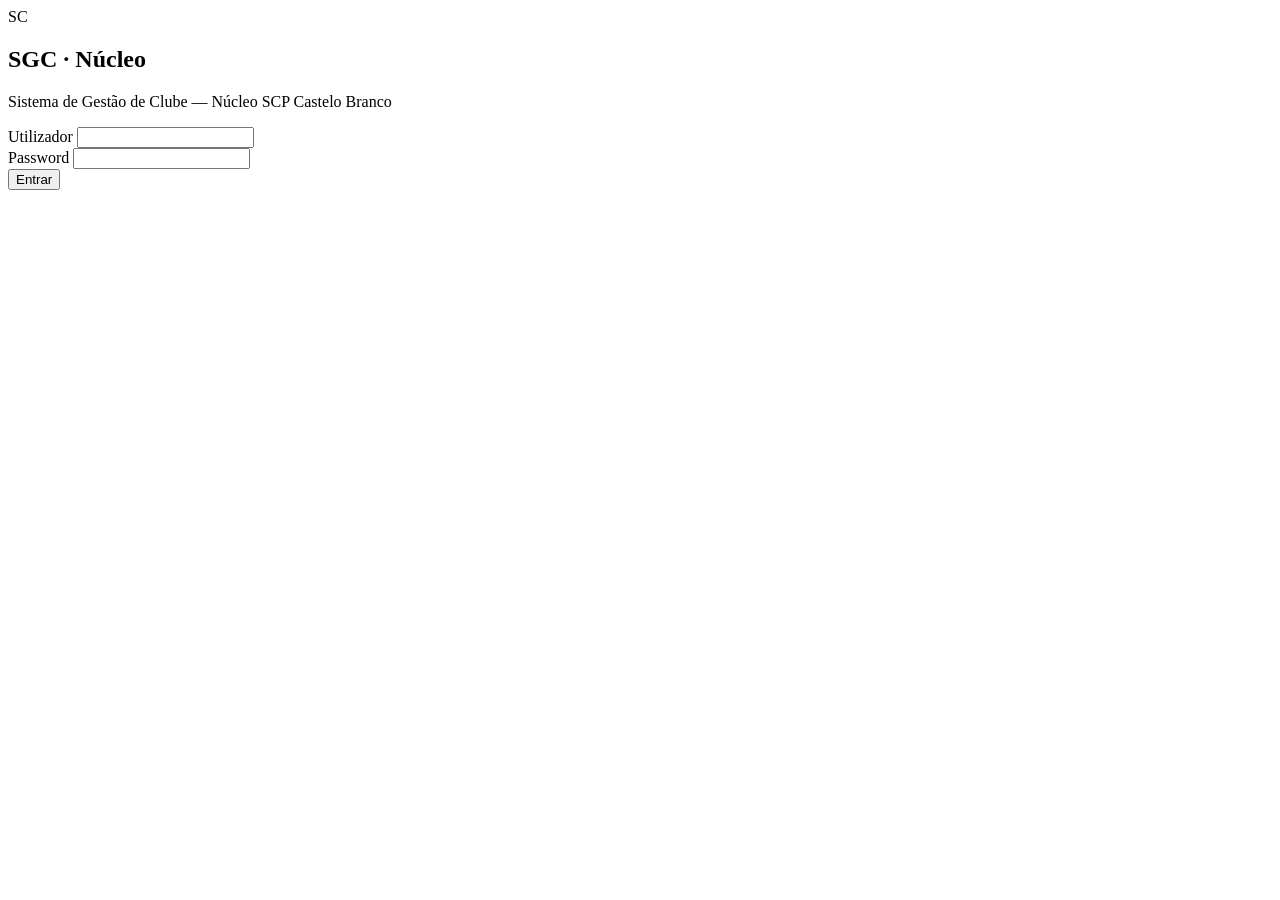
==== index.html @ adb9f7ef "Add files via upload" ====
<!DOCTYPE html>
<html lang="pt">
<head>
<meta charset="UTF-8">
<meta name="viewport" content="width=device-width, initial-scale=1.0">
<title>SGC · Login</title>
<link rel="preconnect" href="https://fonts.googleapis.com">
<link href="https://fonts.googleapis.com/css2?family=Poppins:wght@700;800&family=Manrope:wght@500;600;700;800&display=swap" rel="stylesheet">
<link rel="stylesheet" href="css/style.css">
</head>
<body>
  <div class="login-wrap">
    <div class="blob blob-1"></div>
    <div class="blob blob-2"></div>
    <div class="login-card">
      <div class="login-badge">SC</div>
      <h2>SGC · Núcleo</h2>
      <p class="subtitle">Sistema de Gestão de Clube — Núcleo SCP Castelo Branco</p>
      <form id="loginForm">
        <div class="field">
          <label for="username">Utilizador</label>
          <input type="text" id="username" autocomplete="username" required>
        </div>
        <div class="field">
          <label for="password">Password</label>
          <input type="password" id="password" autocomplete="current-password" required>
        </div>
        <button class="btn btn-block" type="submit">Entrar</button>
        <div class="error-msg" id="errorMsg"></div>
      </form>
    </div>
  </div>

  <script src="js/auth.js"></script>
  <script>
    if (getCurrentUser()) window.location.href = "dashboard.html";

    document.getElementById("loginForm").addEventListener("submit", async (e) => {
      e.preventDefault();
      const username = document.getElementById("username").value.trim();
      const password = document.getElementById("password").value;
      const errorEl = document.getElementById("errorMsg");
      errorEl.textContent = "";
      const res = await login(username, password);
      if (res.ok) {
        window.location.href = "dashboard.html";
      } else {
        errorEl.textContent = res.error;
      }
    });
  </script>
</body>
</html>
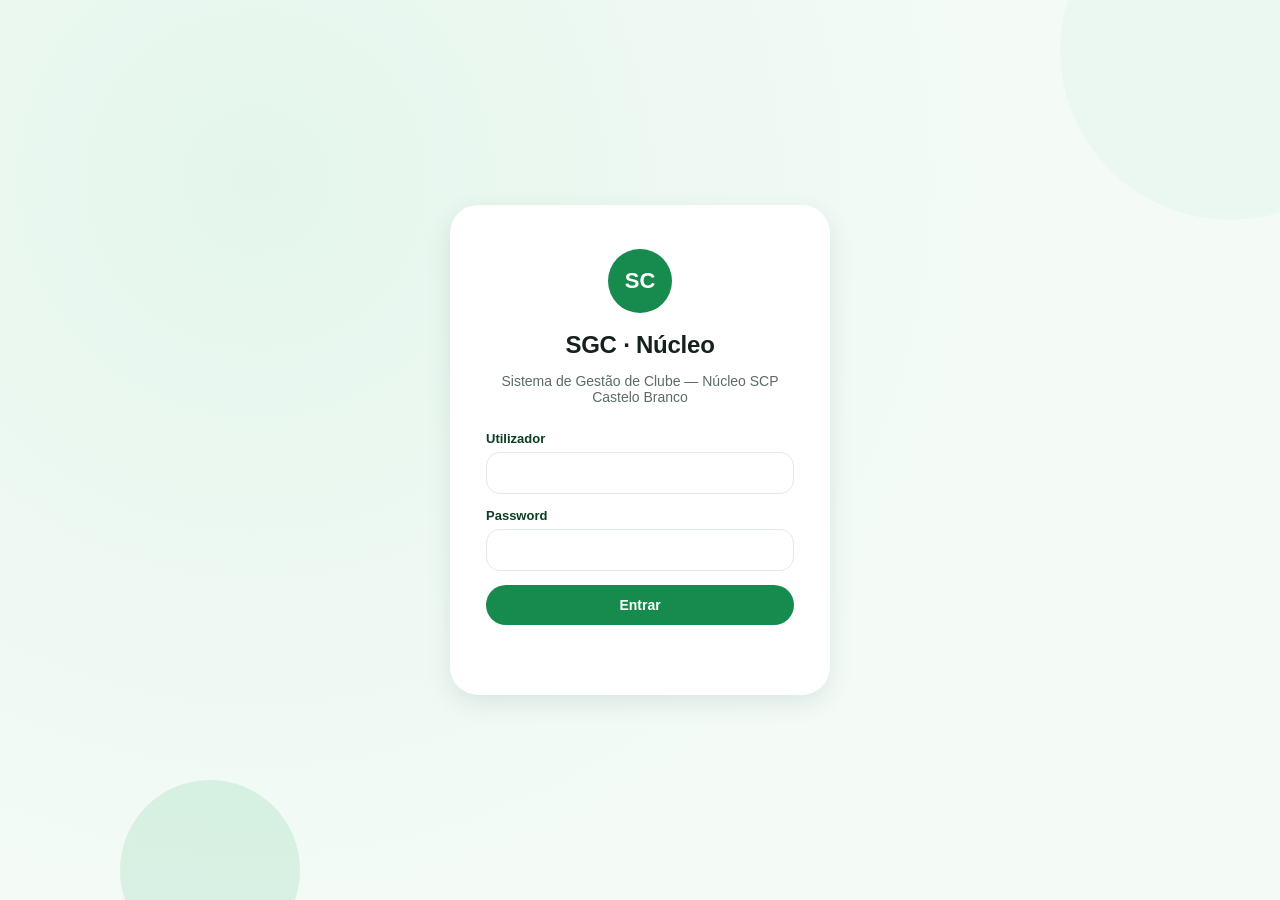
==== commit 0a3b400d: "Add files via upload" ====
--- a/index.html
+++ b/index.html
@@ -1,53 +1,53 @@
-<!DOCTYPE html>
-<html lang="pt">
-<head>
-<meta charset="UTF-8">
-<meta name="viewport" content="width=device-width, initial-scale=1.0">
-<title>SGC · Login</title>
-<link rel="preconnect" href="https://fonts.googleapis.com">
-<link href="https://fonts.googleapis.com/css2?family=Poppins:wght@700;800&family=Manrope:wght@500;600;700;800&display=swap" rel="stylesheet">
-<link rel="stylesheet" href="css/style.css">
-</head>
-<body>
-  <div class="login-wrap">
-    <div class="blob blob-1"></div>
-    <div class="blob blob-2"></div>
-    <div class="login-card">
-      <div class="login-badge">SC</div>
-      <h2>SGC · Núcleo</h2>
-      <p class="subtitle">Sistema de Gestão de Clube — Núcleo SCP Castelo Branco</p>
-      <form id="loginForm">
-        <div class="field">
-          <label for="username">Utilizador</label>
-          <input type="text" id="username" autocomplete="username" required>
-        </div>
-        <div class="field">
-          <label for="password">Password</label>
-          <input type="password" id="password" autocomplete="current-password" required>
-        </div>
-        <button class="btn btn-block" type="submit">Entrar</button>
-        <div class="error-msg" id="errorMsg"></div>
-      </form>
-    </div>
-  </div>
-
-  <script src="js/auth.js"></script>
-  <script>
-    if (getCurrentUser()) window.location.href = "dashboard.html";
-
-    document.getElementById("loginForm").addEventListener("submit", async (e) => {
-      e.preventDefault();
-      const username = document.getElementById("username").value.trim();
-      const password = document.getElementById("password").value;
-      const errorEl = document.getElementById("errorMsg");
-      errorEl.textContent = "";
-      const res = await login(username, password);
-      if (res.ok) {
-        window.location.href = "dashboard.html";
-      } else {
-        errorEl.textContent = res.error;
-      }
-    });
-  </script>
-</body>
-</html>
+<!DOCTYPE html>
+<html lang="pt">
+<head>
+<meta charset="UTF-8">
+<meta name="viewport" content="width=device-width, initial-scale=1.0">
+<title>SGC · Login</title>
+<link rel="preconnect" href="https://fonts.googleapis.com">
+<link href="https://fonts.googleapis.com/css2?family=Poppins:wght@700;800&family=Manrope:wght@500;600;700;800&display=swap" rel="stylesheet">
+<link rel="stylesheet" href="css/style.css">
+</head>
+<body>
+  <div class="login-wrap">
+    <div class="blob blob-1"></div>
+    <div class="blob blob-2"></div>
+    <div class="login-card">
+      <div class="login-badge">SC</div>
+      <h2>SGC · Núcleo</h2>
+      <p class="subtitle">Sistema de Gestão de Clube — Núcleo SCP Castelo Branco</p>
+      <form id="loginForm">
+        <div class="field">
+          <label for="username">Utilizador</label>
+          <input type="text" id="username" autocomplete="username" required>
+        </div>
+        <div class="field">
+          <label for="password">Password</label>
+          <input type="password" id="password" autocomplete="current-password" required>
+        </div>
+        <button class="btn btn-block" type="submit">Entrar</button>
+        <div class="error-msg" id="errorMsg"></div>
+      </form>
+    </div>
+  </div>
+
+  <script src="js/auth.js"></script>
+  <script>
+    if (getCurrentUser()) window.location.href = "dashboard.html";
+
+    document.getElementById("loginForm").addEventListener("submit", async (e) => {
+      e.preventDefault();
+      const username = document.getElementById("username").value.trim();
+      const password = document.getElementById("password").value;
+      const errorEl = document.getElementById("errorMsg");
+      errorEl.textContent = "";
+      const res = await login(username, password);
+      if (res.ok) {
+        window.location.href = "dashboard.html";
+      } else {
+        errorEl.textContent = res.error;
+      }
+    });
+  </script>
+</body>
+</html>
--- a/css/style.css
+++ b/css/style.css
@@ -0,0 +1,252 @@
+:root{
+  --verde-900:#0b3d24;
+  --verde-700:#12683c;
+  --verde-600:#178a4e;
+  --verde-500:#1fae63;
+  --verde-100:#e4f6ec;
+  --verde-050:#f4fbf7;
+  --branco:#ffffff;
+  --cinza-900:#16211c;
+  --cinza-500:#5c6b64;
+  --cinza-200:#e3ebe6;
+  --sombra: 0 8px 24px rgba(11,61,36,.10);
+  --sombra-sm: 0 2px 8px rgba(11,61,36,.08);
+  --raio-xl: 28px;
+  --raio-lg: 20px;
+  --raio-md: 14px;
+  --raio-pill: 999px;
+  --sidebar-w: 264px;
+  --sidebar-w-collapsed: 84px;
+}
+
+*{box-sizing:border-box}
+html,body{height:100%}
+body{
+  margin:0;
+  font-family:'Manrope','Segoe UI',sans-serif;
+  background:var(--verde-050);
+  color:var(--cinza-900);
+}
+h1,h2,h3,h4{font-family:'Poppins','Manrope',sans-serif;margin:0 0 .4em;letter-spacing:-.01em}
+a{color:inherit;text-decoration:none}
+
+/* ---------- Formas geométricas decorativas ---------- */
+.blob{position:absolute;border-radius:50%;filter:blur(0px);opacity:.5;z-index:0;pointer-events:none}
+.blob-1{width:340px;height:340px;background:var(--verde-100);top:-120px;right:-120px}
+.blob-2{width:180px;height:180px;background:var(--verde-500);opacity:.12;bottom:-60px;left:120px}
+
+/* ---------- LOGIN ---------- */
+.login-wrap{
+  min-height:100vh;display:flex;align-items:center;justify-content:center;
+  position:relative;overflow:hidden;
+  background:radial-gradient(circle at 20% 20%, var(--verde-100), var(--verde-050) 60%);
+}
+.login-card{
+  position:relative;z-index:1;
+  width:380px;max-width:92vw;
+  background:var(--branco);
+  border-radius:var(--raio-xl);
+  box-shadow:var(--sombra);
+  padding:44px 36px;
+  text-align:center;
+}
+.login-badge{
+  width:64px;height:64px;border-radius:50%;
+  background:var(--verde-600);
+  display:flex;align-items:center;justify-content:center;
+  margin:0 auto 18px;color:#fff;font-weight:800;font-size:22px;
+}
+.login-card p.subtitle{color:var(--cinza-500);margin-bottom:26px;font-size:14px}
+.field{text-align:left;margin-bottom:16px}
+.field label{font-size:13px;font-weight:700;color:var(--verde-900);display:block;margin-bottom:6px}
+.field input{
+  width:100%;padding:12px 16px;border-radius:var(--raio-md);
+  border:1.5px solid var(--cinza-200);font-size:14px;outline:none;
+  transition:border .15s;
+}
+.field input:focus{border-color:var(--verde-500)}
+.btn{
+  display:inline-flex;align-items:center;justify-content:center;gap:8px;
+  border:none;cursor:pointer;font-weight:700;font-size:14px;
+  border-radius:var(--raio-pill);padding:12px 22px;
+  background:var(--verde-600);color:#fff;
+  transition:transform .12s, background .15s, box-shadow .15s;
+}
+.btn:hover{background:var(--verde-700);transform:translateY(-1px);box-shadow:var(--sombra-sm)}
+.btn.btn-outline{background:transparent;color:var(--verde-700);border:1.5px solid var(--verde-500)}
+.btn.btn-outline:hover{background:var(--verde-100)}
+.btn.btn-danger{background:#c0392b}
+.btn.btn-danger:hover{background:#a93226}
+.btn-block{width:100%}
+.error-msg{color:#c0392b;font-size:13px;margin-top:10px;min-height:16px}
+
+/* ---------- LAYOUT COM SIDEBAR ---------- */
+.app{display:flex;min-height:100vh}
+.sidebar{
+  width:var(--sidebar-w);
+  background:var(--verde-900);
+  color:#fff;
+  display:flex;flex-direction:column;
+  transition:width .22s ease;
+  position:sticky;top:0;height:100vh;
+  overflow:hidden;
+  z-index:5;
+}
+.sidebar.collapsed{width:var(--sidebar-w-collapsed)}
+.sidebar-top{
+  display:flex;align-items:center;justify-content:space-between;
+  padding:22px 18px;border-bottom:1px solid rgba(255,255,255,.08);
+}
+.brand{display:flex;align-items:center;gap:10px;white-space:nowrap;overflow:hidden}
+.brand-dot{width:34px;height:34px;border-radius:50%;background:var(--verde-500);flex:0 0 auto;
+  display:flex;align-items:center;justify-content:center;font-weight:800}
+.brand-logo{width:34px;height:34px;object-fit:cover;border-radius:6px;flex:0 0 auto}
+.topbar-logo{width:36px;height:36px;object-fit:cover;border-radius:6px;margin-right:12px}
+.brand-name{font-weight:800;font-size:16px}
+.toggle-btn{
+  width:34px;height:34px;border-radius:50%;border:none;background:rgba(255,255,255,.08);
+  color:#fff;cursor:pointer;display:flex;align-items:center;justify-content:center;flex:0 0 auto;
+  transition:background .15s;
+}
+.toggle-btn:hover{background:rgba(255,255,255,.18)}
+.nav-menu{list-style:none;margin:0;padding:16px 12px;flex:1;overflow-y:auto}
+.nav-menu li + li{margin-top:4px}
+.nav-menu a{
+  display:flex;align-items:center;gap:14px;padding:12px 14px;border-radius:var(--raio-pill);
+  font-size:14px;font-weight:600;color:rgba(255,255,255,.82);white-space:nowrap;
+  transition:background .15s,color .15s;
+}
+.nav-menu a .ico{width:28px;height:28px;border-radius:50%;background:rgba(255,255,255,.1);
+  display:flex;align-items:center;justify-content:center;flex:0 0 auto;font-size:16px;line-height:28px}
+.nav-menu a:hover{background:rgba(255,255,255,.08);color:#fff}
+.nav-menu a.active{background:var(--verde-500);color:#0b3d24}
+.sidebar-foot{padding:16px 18px;border-top:1px solid rgba(255,255,255,.08);font-size:12px;color:rgba(255,255,255,.6)}
+.sidebar-foot .logo-controls .btn{padding:6px 10px;font-size:12px}
+.sidebar-foot .logo-controls .btn + .btn{padding:6px 8px}
+.sidebar.collapsed .brand-name,
+.sidebar.collapsed .label,
+.sidebar.collapsed .sidebar-foot span{display:none}
+
+.main{flex:1;min-width:0;position:relative}
+.topbar{
+  position:sticky;top:0;background:rgba(244,251,247,.9);backdrop-filter:blur(6px);
+  display:flex;align-items:center;justify-content:space-between;
+  padding:18px 32px;border-bottom:1px solid var(--cinza-200);z-index:4;
+}
+.topbar h1{font-size:20px}
+.user-chip{display:flex;align-items:center;gap:10px;font-size:13px;font-weight:700;color:var(--verde-900)}
+.user-avatar{width:34px;height:34px;border-radius:50%;background:var(--verde-100);color:var(--verde-700);
+  display:flex;align-items:center;justify-content:center;font-weight:800}
+.content{padding:28px 32px 60px;position:relative;z-index:1}
+
+/* ---------- Cards / grid genérico ---------- */
+.card{
+  background:#fff;border-radius:0;box-shadow:var(--sombra-sm);
+  padding:22px 24px;margin-bottom:20px;
+}
+.card-header{display:flex;align-items:center;justify-content:space-between;margin-bottom:16px}
+.grid{display:grid;gap:18px}
+.grid-2{grid-template-columns:repeat(auto-fit,minmax(260px,1fr))}
+.grid-3{grid-template-columns:repeat(auto-fit,minmax(200px,1fr))}
+.grid-4{grid-template-columns:repeat(auto-fit,minmax(160px,1fr))}
+
+.stat-pill{
+  background:var(--verde-050);border-radius:var(--raio-md);padding:16px 18px;
+  border:1px solid var(--verde-100);
+}
+.stat-pill .num{font-size:26px;font-weight:800;color:var(--verde-700)}
+.stat-pill .lbl{font-size:12px;color:var(--cinza-500);font-weight:600;text-transform:uppercase;letter-spacing:.03em}
+
+table{width:100%;border-collapse:collapse;font-size:13.5px}
+th{
+  text-align:left;padding:10px 12px;background:var(--verde-050);color:var(--verde-900);
+  font-weight:700;font-size:12px;text-transform:uppercase;letter-spacing:.02em;
+}
+th:first-child{border-radius:var(--raio-md) 0 0 var(--raio-md)}
+th:last-child{border-radius:0 var(--raio-md) var(--raio-md) 0}
+td{padding:10px 12px;border-bottom:1px solid var(--cinza-200)}
+tr:last-child td{border-bottom:none}
+tr:hover td{background:var(--verde-050)}
+
+.badge{display:inline-flex;padding:4px 12px;border-radius:var(--raio-pill);font-size:11.5px;font-weight:700}
+.badge-green{background:var(--verde-100);color:var(--verde-700)}
+.badge-red{background:#fdecea;color:#c0392b}
+.badge-gray{background:var(--cinza-200);color:var(--cinza-500)}
+
+.avatar-round{width:46px;height:46px;border-radius:50%;object-fit:cover;background:var(--verde-100)}
+
+.fab{
+  position:fixed;bottom:32px;right:36px;width:56px;height:56px;border-radius:50%;
+  background:var(--verde-600);color:#fff;border:none;font-size:26px;box-shadow:var(--sombra);
+  cursor:pointer;display:flex;align-items:center;justify-content:center;z-index:8;
+  transition:transform .15s,background .15s;
+}
+.fab:hover{transform:scale(1.06) rotate(90deg);background:var(--verde-700)}
+
+.modal-backdrop{
+  position:fixed;inset:0;background:rgba(11,61,36,.35);display:none;
+  align-items:center;justify-content:center;z-index:20;padding:20px;
+}
+.modal-backdrop.open{display:flex}
+.modal{
+  background:#fff;border-radius:var(--raio-xl);max-width:640px;width:100%;
+  max-height:88vh;overflow-y:auto;padding:28px 30px;box-shadow:var(--sombra);
+}
+.modal-header{display:flex;justify-content:space-between;align-items:center;margin-bottom:18px}
+.close-x{
+  width:32px;height:32px;border-radius:50%;border:none;background:var(--cinza-200);
+  cursor:pointer;font-size:16px;display:flex;align-items:center;justify-content:center;
+}
+.close-x:hover{background:#e3d9d9}
+
+form .field{margin-bottom:14px}
+select,textarea{
+  width:100%;padding:11px 14px;border-radius:8px;border:1.5px solid var(--cinza-200);
+  font-size:13.5px;font-family:inherit;outline:none;
+}
+select:focus,textarea:focus{border-color:var(--verde-500)}
+
+/* Custom checkbox styling for consistent look */
+input[type="checkbox"]{-webkit-appearance:none;appearance:none;display:inline-block;vertical-align:middle;width:18px;height:18px;border-radius:4px;border:2px solid rgba(0,0,0,.12);background:#fff;cursor:pointer}
+input[type="checkbox"]:focus{outline:2px solid rgba(31,174,99,.18);outline-offset:3px}
+input[type="checkbox"]:checked{background:var(--verde-600);border-color:var(--verde-600);background-image:url("data:image/svg+xml;utf8,<svg xmlns='http://www.w3.org/2000/svg' viewBox='0 0 16 16' fill='white'><path d='M6.173 11.414L2.76 8l-1.06 1.06 4.474 4.474 9.384-9.384-1.06-1.06z'/></svg>");background-repeat:no-repeat;background-position:center;background-size:12px 12px}
+
+.empty-state{text-align:center;padding:60px 20px;color:var(--cinza-500)}
+.empty-state .circle{
+  width:74px;height:74px;border-radius:50%;background:var(--verde-100);margin:0 auto 16px;
+  display:flex;align-items:center;justify-content:center;font-size:30px;
+}
+.icon-btn{
+  width:32px;height:32px;border-radius:6px;border:none;background:var(--verde-050);
+  color:var(--verde-700);cursor:pointer;display:inline-flex;align-items:center;justify-content:center;
+  margin-left:6px;transition:background .15s;
+}
+.icon-btn:hover{background:var(--verde-100)}
+.icon-btn.danger{color:#c0392b}
+.icon-btn.danger:hover{background:#fdecea}
+
+.tabs{display:flex;gap:8px;margin-bottom:18px;flex-wrap:wrap}
+.tab{
+  padding:9px 18px;border-radius:var(--raio-pill);background:var(--verde-050);
+  color:var(--verde-700);font-weight:700;font-size:13px;cursor:pointer;border:1.5px solid transparent;
+}
+.tab.active{background:var(--verde-600);color:#fff}
+
+.toast{
+  position:fixed;bottom:28px;left:50%;transform:translateX(-50%);
+  background:var(--verde-900);color:#fff;padding:12px 22px;border-radius:var(--raio-pill);
+  font-size:13px;font-weight:600;box-shadow:var(--sombra);z-index:30;opacity:0;pointer-events:none;
+  transition:opacity .2s, bottom .2s;
+}
+.toast.show{opacity:1;bottom:40px}
+
+/* Horizontal scroll wrapper for wide tables (used in Avaliações) */
+.table-scroll{overflow:auto;width:100%;-webkit-overflow-scrolling:touch}
+.table-scroll table{min-width:900px}
+
+@media (max-width:820px){
+  .sidebar{position:fixed;left:0;top:0;bottom:0;transform:translateX(-100%)}
+  .sidebar.mobile-open{transform:translateX(0)}
+  .content{padding:20px}
+  .topbar{padding:16px 18px}
+}
